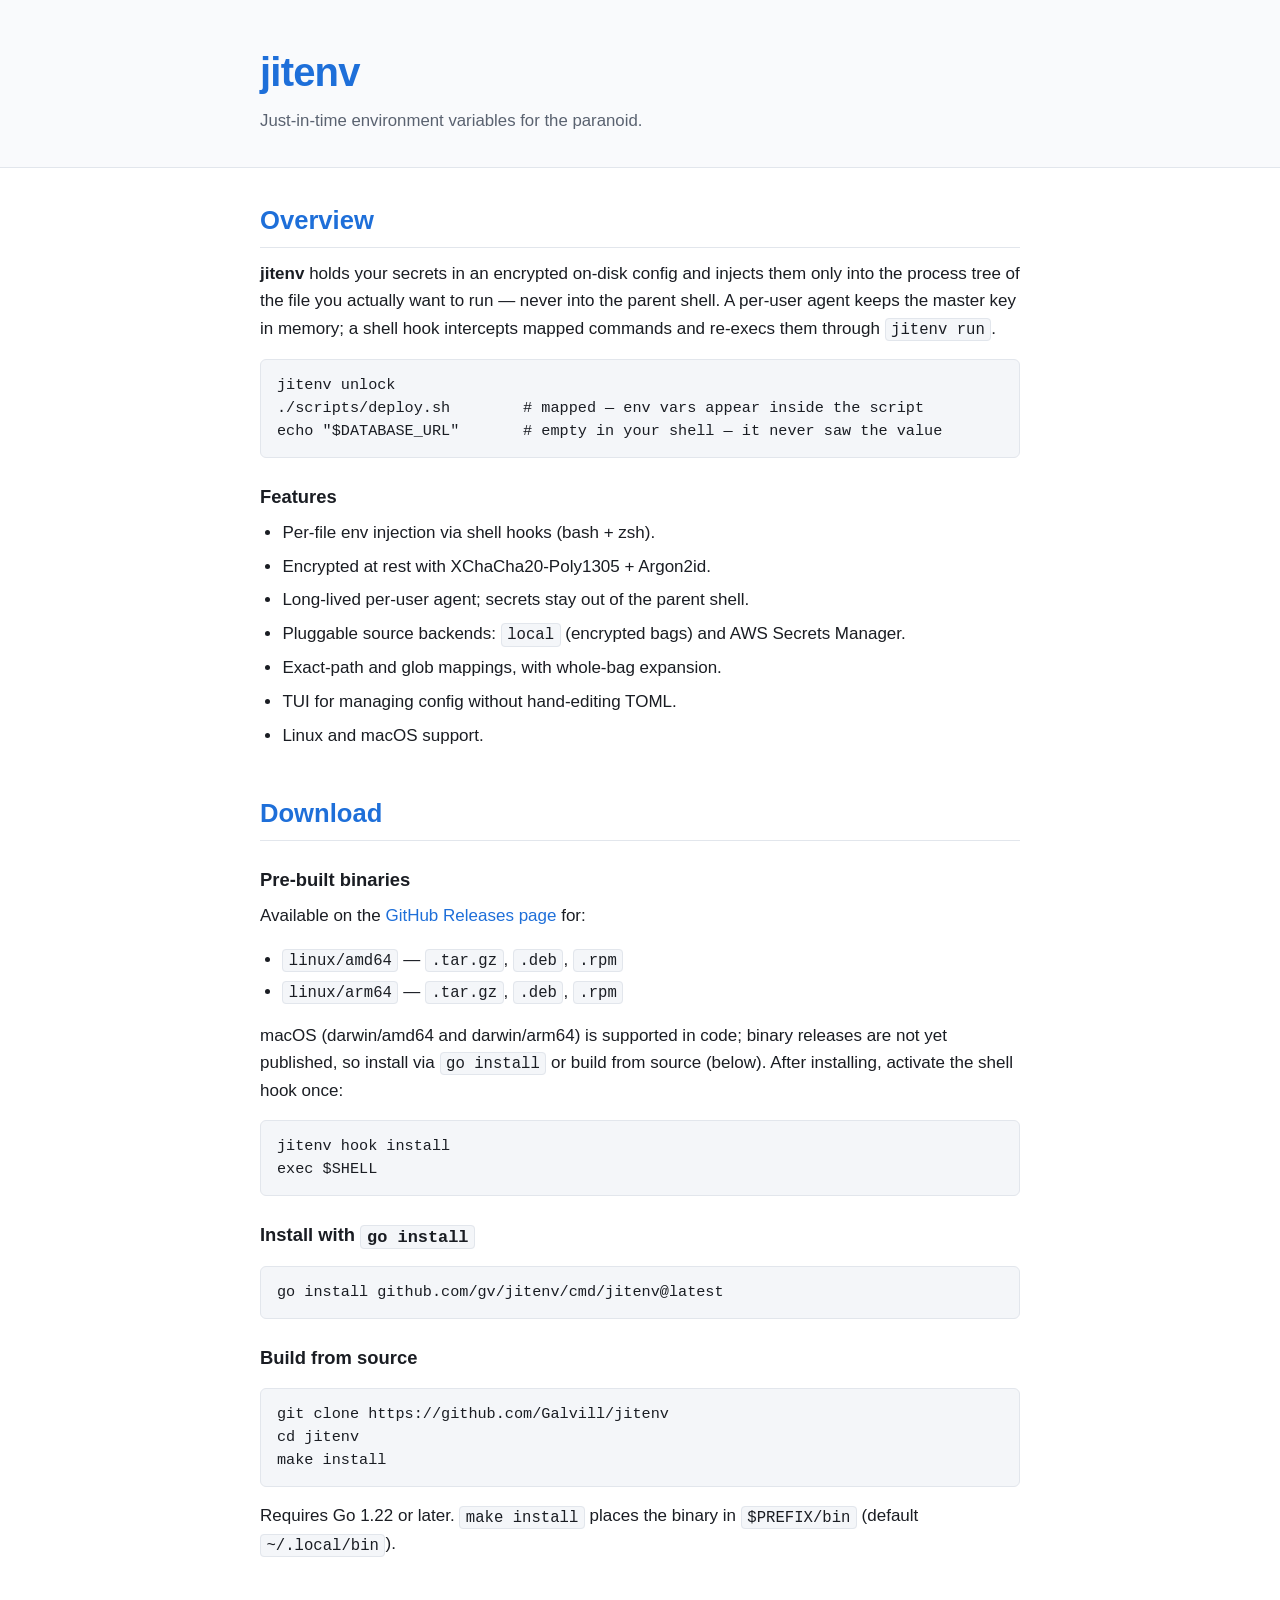
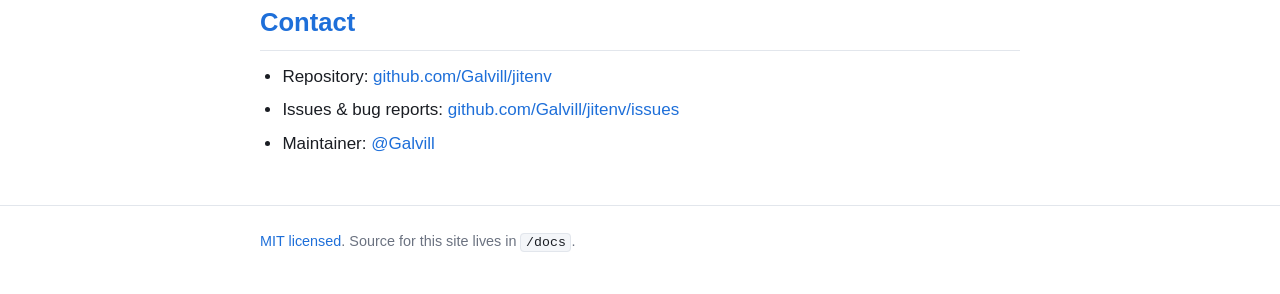
==== docs/index.html @ 8a71e04d "feat(site): add jitenv.com landing page served from /docs Plain static HTML/CSS one-pager with intro" ====
<!DOCTYPE html>
<html lang="en">
<head>
<meta charset="utf-8">
<meta name="viewport" content="width=device-width, initial-scale=1">
<meta name="description" content="jitenv: just-in-time environment variable loader. Encrypted secrets injected into a single process tree, never the parent shell.">
<title>jitenv &middot; just-in-time environment variables</title>
<link rel="icon" type="image/svg+xml" href="favicon.svg">
<link rel="stylesheet" href="style.css">
</head>
<body>
<header class="site-header">
  <div class="container">
    <h1 class="brand">jitenv</h1>
    <p class="tagline">Just-in-time environment variables for the paranoid.</p>
  </div>
</header>

<main class="container">

  <section id="overview">
    <h2>Overview</h2>
    <p>
      <strong>jitenv</strong> holds your secrets in an encrypted on-disk
      config and injects them only into the process tree of the file you
      actually want to run &mdash; never into the parent shell. A
      per-user agent keeps the master key in memory; a shell hook
      intercepts mapped commands and re-execs them through
      <code>jitenv run</code>.
    </p>

    <pre><code>jitenv unlock
./scripts/deploy.sh        # mapped &mdash; env vars appear inside the script
echo "$DATABASE_URL"       # empty in your shell &mdash; it never saw the value</code></pre>

    <h3>Features</h3>
    <ul class="features">
      <li>Per-file env injection via shell hooks (bash + zsh).</li>
      <li>Encrypted at rest with XChaCha20-Poly1305 + Argon2id.</li>
      <li>Long-lived per-user agent; secrets stay out of the parent shell.</li>
      <li>Pluggable source backends: <code>local</code> (encrypted bags) and AWS Secrets Manager.</li>
      <li>Exact-path and glob mappings, with whole-bag expansion.</li>
      <li>TUI for managing config without hand-editing TOML.</li>
      <li>Linux and macOS support.</li>
    </ul>
  </section>

  <section id="downloads">
    <h2>Download</h2>

    <h3>Pre-built binaries</h3>
    <p>
      Available on the
      <a href="https://github.com/Galvill/jitenv/releases/latest">GitHub Releases page</a>
      for:
    </p>
    <ul>
      <li><code>linux/amd64</code> &mdash; <code>.tar.gz</code>, <code>.deb</code>, <code>.rpm</code></li>
      <li><code>linux/arm64</code> &mdash; <code>.tar.gz</code>, <code>.deb</code>, <code>.rpm</code></li>
    </ul>
    <p>
      macOS (darwin/amd64 and darwin/arm64) is supported in code; binary
      releases are not yet published, so install via <code>go install</code>
      or build from source (below). After installing, activate the shell
      hook once:
    </p>
    <pre><code>jitenv hook install
exec $SHELL</code></pre>

    <h3>Install with <code>go install</code></h3>
    <pre><code>go install github.com/gv/jitenv/cmd/jitenv@latest</code></pre>

    <h3>Build from source</h3>
    <pre><code>git clone https://github.com/Galvill/jitenv
cd jitenv
make install</code></pre>
    <p>
      Requires Go 1.22 or later. <code>make install</code> places the
      binary in <code>$PREFIX/bin</code> (default
      <code>~/.local/bin</code>).
    </p>
  </section>

  <section id="contact">
    <h2>Contact</h2>
    <ul class="contact">
      <li>Repository: <a href="https://github.com/Galvill/jitenv">github.com/Galvill/jitenv</a></li>
      <li>Issues &amp; bug reports: <a href="https://github.com/Galvill/jitenv/issues">github.com/Galvill/jitenv/issues</a></li>
      <li>Maintainer: <a href="https://github.com/Galvill">@Galvill</a></li>
    </ul>
  </section>

</main>

<footer class="site-footer">
  <div class="container">
    <p>
      <a href="https://github.com/Galvill/jitenv/blob/main/LICENSE">MIT licensed</a>.
      Source for this site lives in
      <a href="https://github.com/Galvill/jitenv/tree/main/docs"><code>/docs</code></a>.
    </p>
  </div>
</footer>

</body>
</html>
---- docs/style.css ----
:root {
  --bg: #ffffff;
  --fg: #1a1d23;
  --fg-muted: #5a6270;
  --accent: #1e6fd9;
  --accent-hover: #0f5ab8;
  --code-bg: #f4f6f9;
  --code-fg: #1a1d23;
  --border: #e2e6ec;
  --header-bg: #f9fafc;
  --footer-fg: #6b7280;
}

@media (prefers-color-scheme: dark) {
  :root {
    --bg: #0f1218;
    --fg: #e8ecf2;
    --fg-muted: #9aa3b2;
    --accent: #5fafff;
    --accent-hover: #8cc4ff;
    --code-bg: #181c25;
    --code-fg: #e8ecf2;
    --border: #232834;
    --header-bg: #131720;
    --footer-fg: #8a93a3;
  }
}

* {
  box-sizing: border-box;
}

html {
  -webkit-text-size-adjust: 100%;
}

body {
  margin: 0;
  font-family: -apple-system, BlinkMacSystemFont, "Segoe UI", Roboto, Helvetica, Arial, sans-serif;
  font-size: 17px;
  line-height: 1.6;
  color: var(--fg);
  background: var(--bg);
}

.container {
  max-width: 800px;
  margin: 0 auto;
  padding: 0 1.25rem;
}

.site-header {
  background: var(--header-bg);
  border-bottom: 1px solid var(--border);
  padding: 2.5rem 0 2rem;
  margin-bottom: 2rem;
}

.brand {
  font-size: 2.5rem;
  margin: 0 0 0.25rem;
  color: var(--accent);
  letter-spacing: -0.02em;
}

.tagline {
  margin: 0;
  color: var(--fg-muted);
  font-size: 1.05rem;
}

main section {
  margin-bottom: 2.75rem;
}

h2 {
  font-size: 1.6rem;
  margin: 0 0 0.75rem;
  padding-bottom: 0.4rem;
  border-bottom: 1px solid var(--border);
  color: var(--accent);
}

h3 {
  font-size: 1.15rem;
  margin: 1.5rem 0 0.5rem;
  color: var(--fg);
}

p {
  margin: 0.5rem 0 1rem;
}

a {
  color: var(--accent);
  text-decoration: none;
  border-bottom: 1px solid transparent;
  transition: border-color 0.15s ease;
}

a:hover,
a:focus {
  color: var(--accent-hover);
  border-bottom-color: currentColor;
}

ul {
  padding-left: 1.4rem;
  margin: 0.5rem 0 1rem;
}

li {
  margin: 0.25rem 0;
}

ul.features li,
ul.contact li {
  margin: 0.4rem 0;
}

code {
  font-family: ui-monospace, SFMono-Regular, "SF Mono", Menlo, Consolas, "Liberation Mono", monospace;
  font-size: 0.92em;
  background: var(--code-bg);
  color: var(--code-fg);
  padding: 0.1em 0.35em;
  border-radius: 4px;
  border: 1px solid var(--border);
}

pre {
  background: var(--code-bg);
  color: var(--code-fg);
  padding: 0.9rem 1rem;
  border-radius: 6px;
  border: 1px solid var(--border);
  overflow-x: auto;
  font-size: 0.95rem;
  line-height: 1.5;
}

pre code {
  background: transparent;
  border: none;
  padding: 0;
  font-size: inherit;
}

strong {
  color: var(--fg);
}

.site-footer {
  margin-top: 3rem;
  padding: 1.5rem 0 2rem;
  border-top: 1px solid var(--border);
  color: var(--footer-fg);
  font-size: 0.9rem;
}

.site-footer p {
  margin: 0;
}
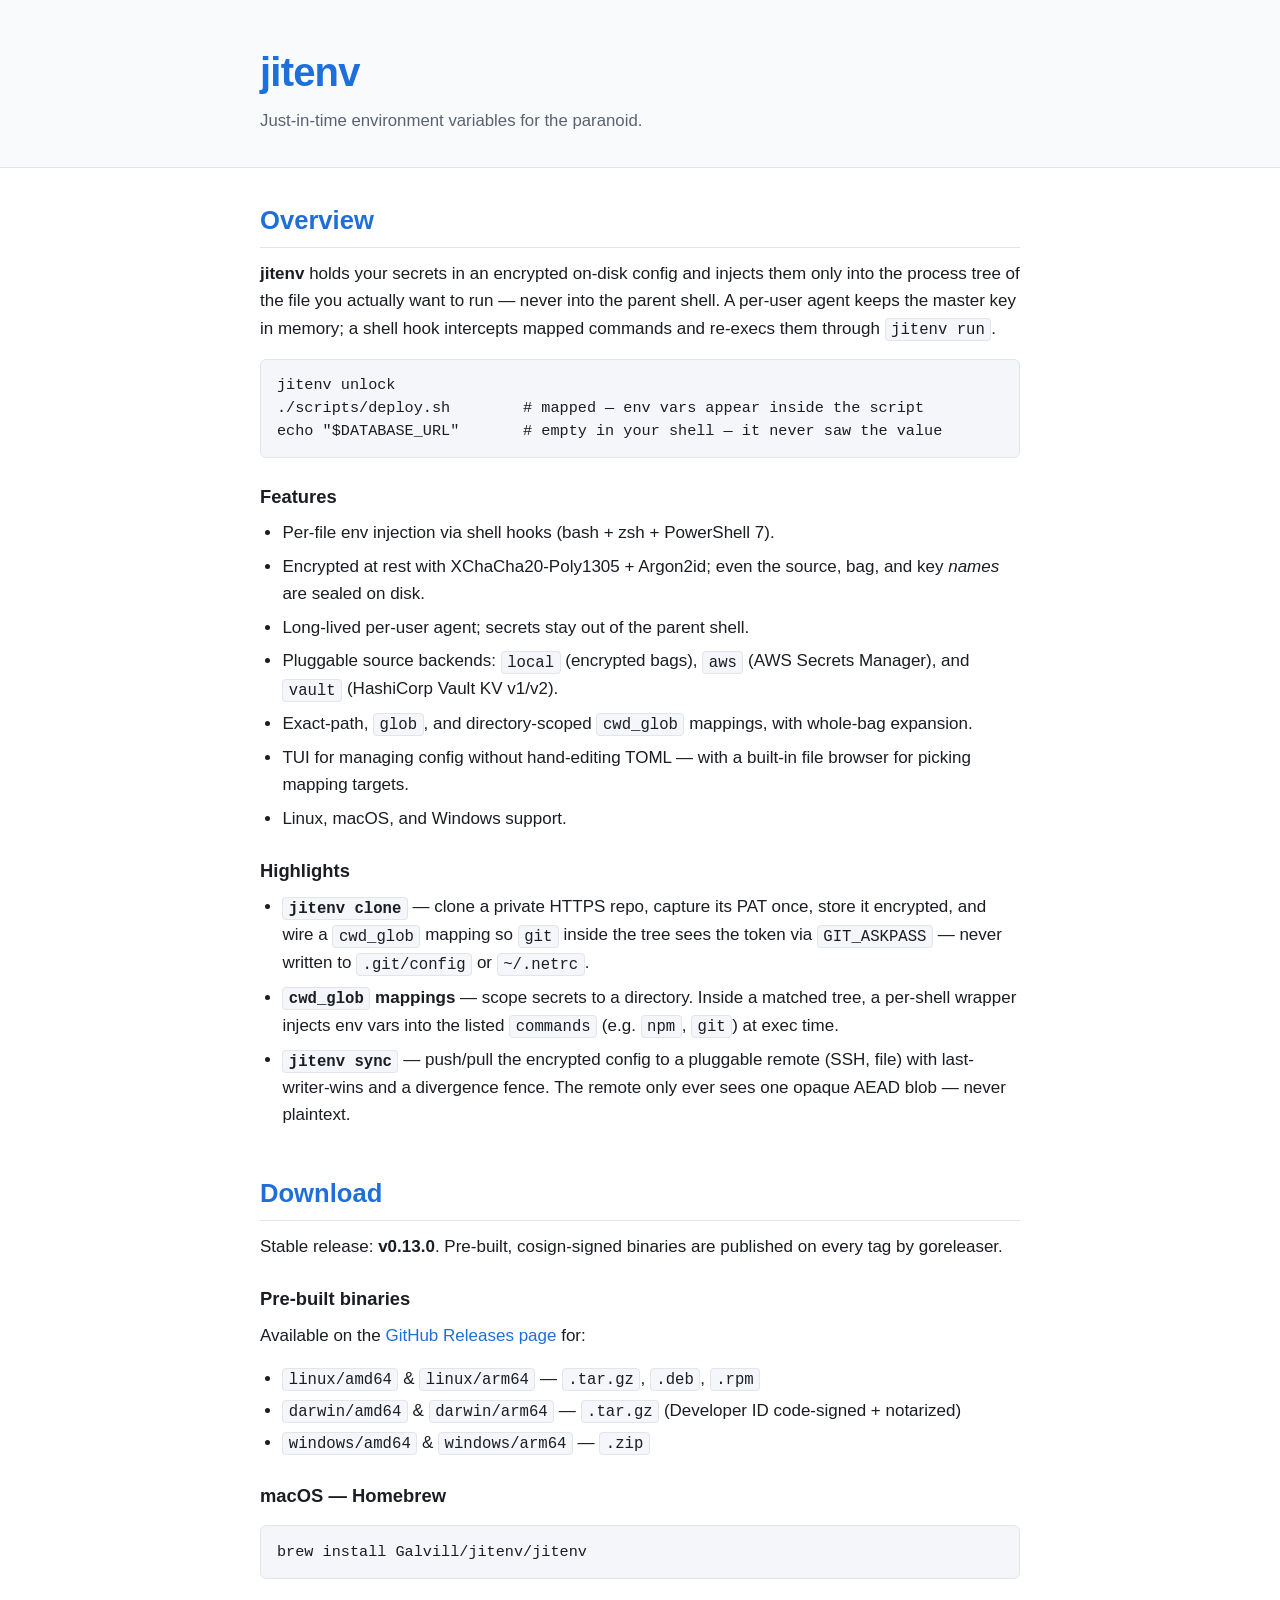
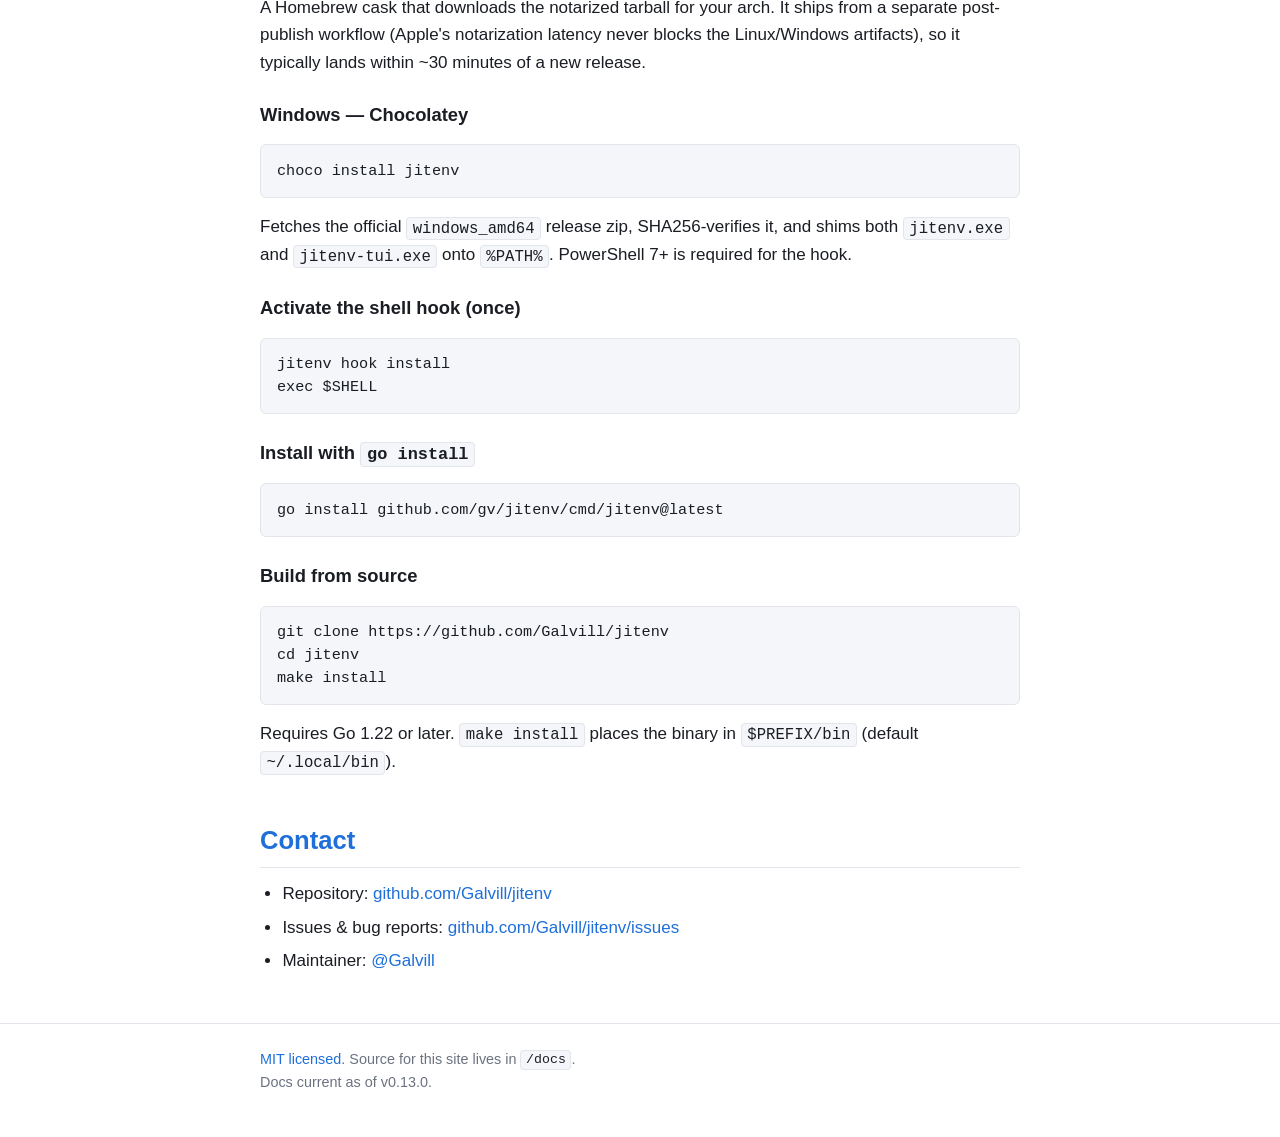
==== commit 034f7cab: "docs(website): refresh jitenv.com content + add release-triggered version-pin renderer (#253) Part A" ====
--- a/docs/index.html
+++ b/docs/index.html
@@ -35,18 +35,47 @@
 
     <h3>Features</h3>
     <ul class="features">
-      <li>Per-file env injection via shell hooks (bash + zsh).</li>
-      <li>Encrypted at rest with XChaCha20-Poly1305 + Argon2id.</li>
+      <li>Per-file env injection via shell hooks (bash + zsh + PowerShell&nbsp;7).</li>
+      <li>Encrypted at rest with XChaCha20-Poly1305 + Argon2id; even the
+        source, bag, and key <em>names</em> are sealed on disk.</li>
       <li>Long-lived per-user agent; secrets stay out of the parent shell.</li>
-      <li>Pluggable source backends: <code>local</code> (encrypted bags) and AWS Secrets Manager.</li>
-      <li>Exact-path and glob mappings, with whole-bag expansion.</li>
-      <li>TUI for managing config without hand-editing TOML.</li>
-      <li>Linux and macOS support.</li>
+      <li>Pluggable source backends: <code>local</code> (encrypted bags),
+        <code>aws</code> (AWS Secrets Manager), and <code>vault</code>
+        (HashiCorp Vault KV v1/v2).</li>
+      <li>Exact-path, <code>glob</code>, and directory-scoped
+        <code>cwd_glob</code> mappings, with whole-bag expansion.</li>
+      <li>TUI for managing config without hand-editing TOML &mdash; with a
+        built-in file browser for picking mapping targets.</li>
+      <li>Linux, macOS, and Windows support.</li>
+    </ul>
+
+    <h3>Highlights</h3>
+    <ul class="features">
+      <li><strong><code>jitenv clone</code></strong> &mdash; clone a private
+        HTTPS repo, capture its PAT once, store it encrypted, and wire a
+        <code>cwd_glob</code> mapping so <code>git</code> inside the tree
+        sees the token via <code>GIT_ASKPASS</code> &mdash; never written to
+        <code>.git/config</code> or <code>~/.netrc</code>.</li>
+      <li><strong><code>cwd_glob</code> mappings</strong> &mdash; scope
+        secrets to a directory. Inside a matched tree, a per-shell wrapper
+        injects env vars into the listed <code>commands</code>
+        (e.g. <code>npm</code>, <code>git</code>) at exec time.</li>
+      <li><strong><code>jitenv sync</code></strong> &mdash; push/pull the
+        encrypted config to a pluggable remote (SSH, file) with
+        last-writer-wins and a divergence fence. The remote only ever sees
+        one opaque AEAD blob &mdash; never plaintext.</li>
     </ul>
   </section>
 
   <section id="downloads">
     <h2>Download</h2>
+
+    <p>
+      Stable release:
+      <strong><!-- VERSION:start -->v0.13.0<!-- VERSION:end --></strong>.
+      Pre-built, cosign-signed binaries are published on every tag by
+      goreleaser.
+    </p>
 
     <h3>Pre-built binaries</h3>
     <p>
@@ -55,15 +84,30 @@
       for:
     </p>
     <ul>
-      <li><code>linux/amd64</code> &mdash; <code>.tar.gz</code>, <code>.deb</code>, <code>.rpm</code></li>
-      <li><code>linux/arm64</code> &mdash; <code>.tar.gz</code>, <code>.deb</code>, <code>.rpm</code></li>
+      <li><code>linux/amd64</code> &amp; <code>linux/arm64</code> &mdash; <code>.tar.gz</code>, <code>.deb</code>, <code>.rpm</code></li>
+      <li><code>darwin/amd64</code> &amp; <code>darwin/arm64</code> &mdash; <code>.tar.gz</code> (Developer&nbsp;ID code-signed + notarized)</li>
+      <li><code>windows/amd64</code> &amp; <code>windows/arm64</code> &mdash; <code>.zip</code></li>
     </ul>
+
+    <h3>macOS &mdash; Homebrew</h3>
+    <pre><code>brew install Galvill/jitenv/jitenv</code></pre>
     <p>
-      macOS (darwin/amd64 and darwin/arm64) is supported in code; binary
-      releases are not yet published, so install via <code>go install</code>
-      or build from source (below). After installing, activate the shell
-      hook once:
+      A Homebrew cask that downloads the notarized tarball for your arch.
+      It ships from a separate post-publish workflow (Apple's notarization
+      latency never blocks the Linux/Windows artifacts), so it typically
+      lands within ~30&nbsp;minutes of a new release.
     </p>
+
+    <h3>Windows &mdash; Chocolatey</h3>
+    <pre><code>choco install jitenv</code></pre>
+    <p>
+      Fetches the official <code>windows_amd64</code> release zip,
+      SHA256-verifies it, and shims both <code>jitenv.exe</code> and
+      <code>jitenv-tui.exe</code> onto <code>%PATH%</code>. PowerShell&nbsp;7+
+      is required for the hook.
+    </p>
+
+    <h3>Activate the shell hook (once)</h3>
     <pre><code>jitenv hook install
 exec $SHELL</code></pre>
 
@@ -99,6 +143,9 @@
       Source for this site lives in
       <a href="https://github.com/Galvill/jitenv/tree/main/docs"><code>/docs</code></a>.
     </p>
+    <p class="version-footer">
+      Docs current as of <!-- VERSION:asof:start -->v0.13.0<!-- VERSION:asof:end -->.
+    </p>
   </div>
 </footer>
 
